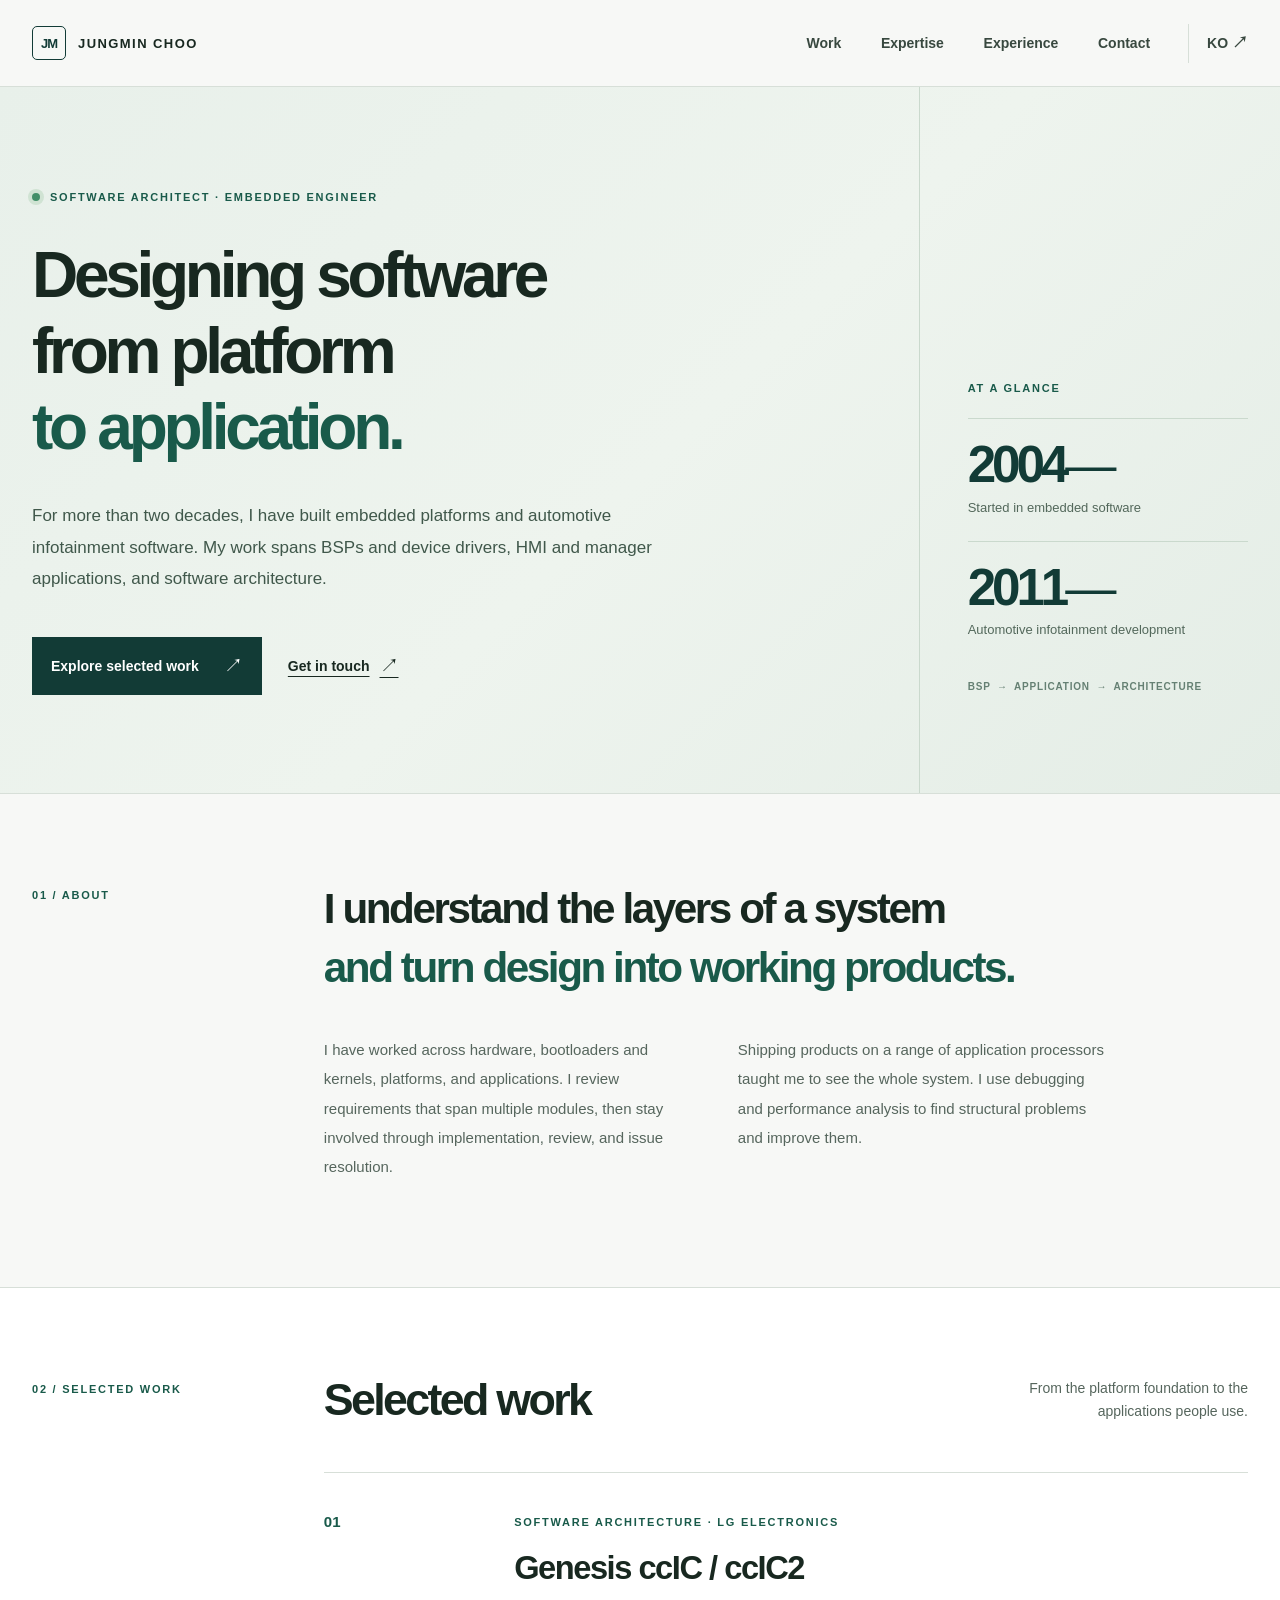
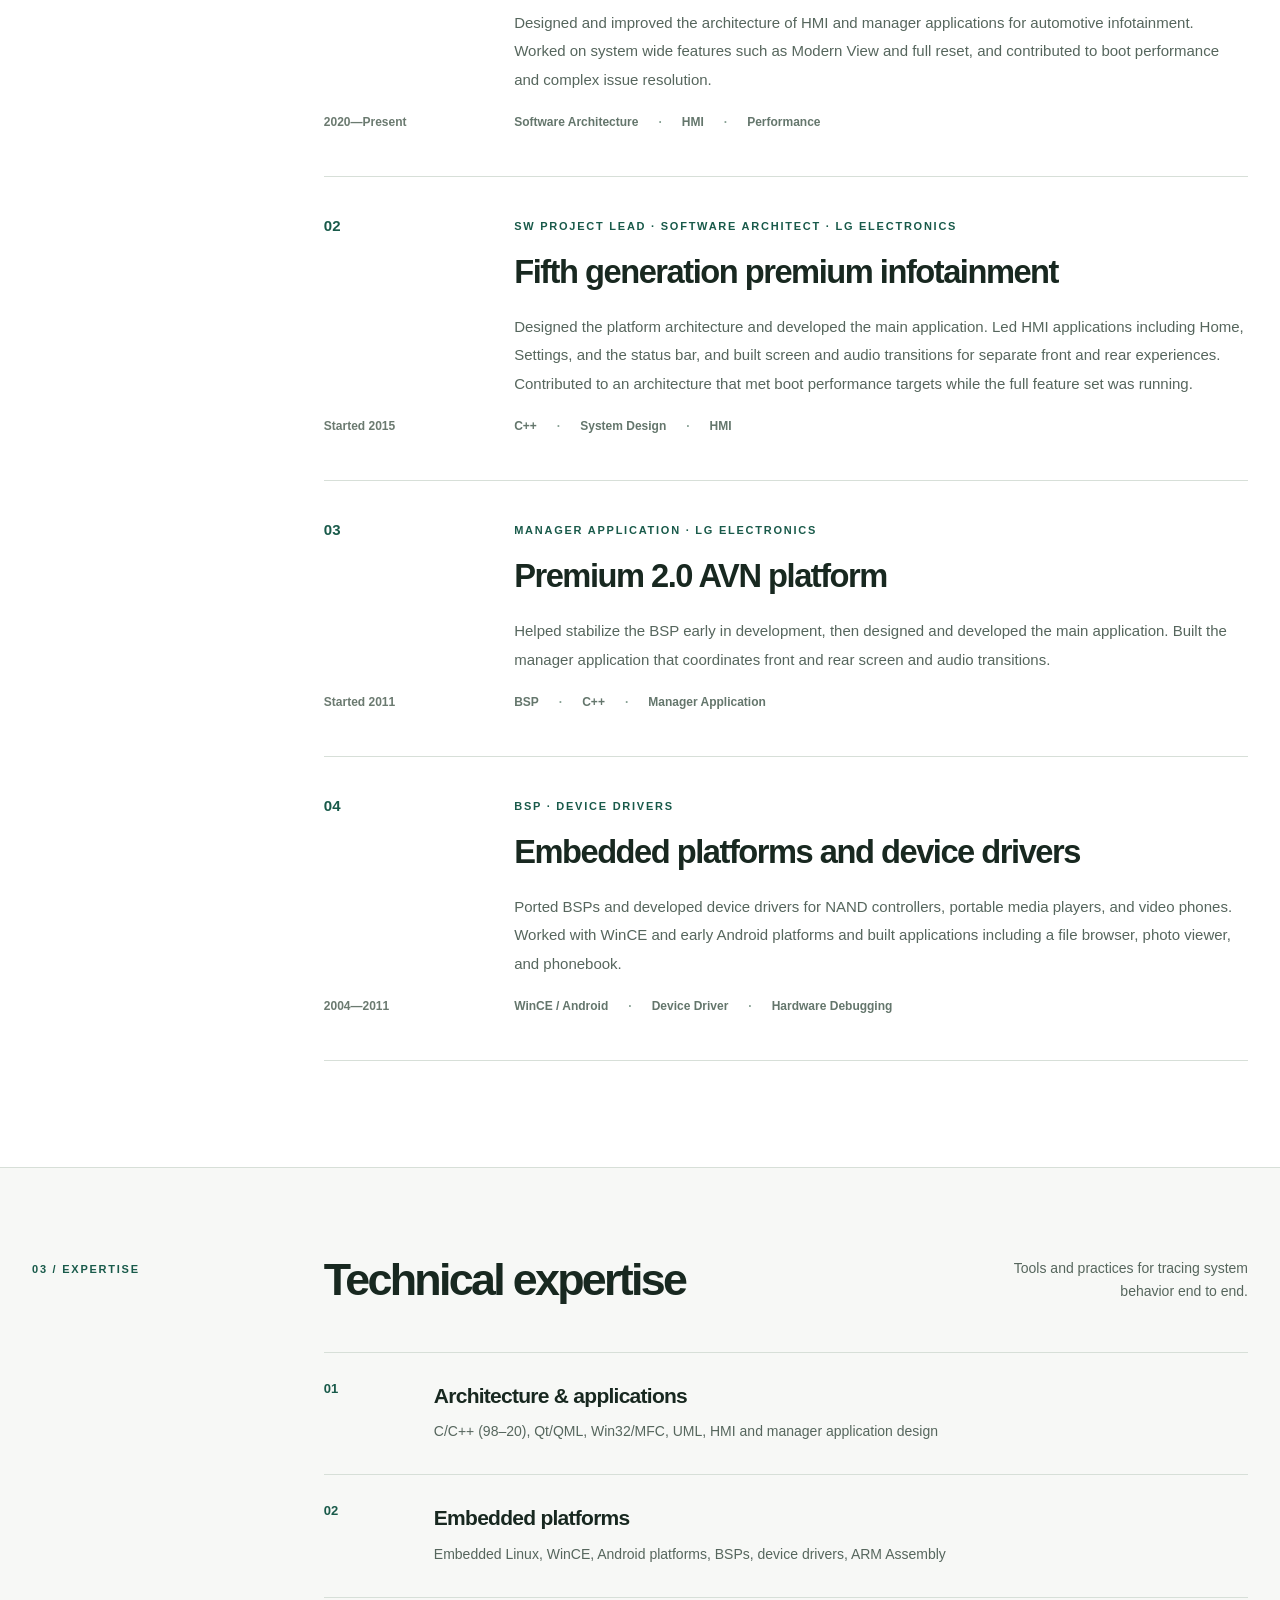
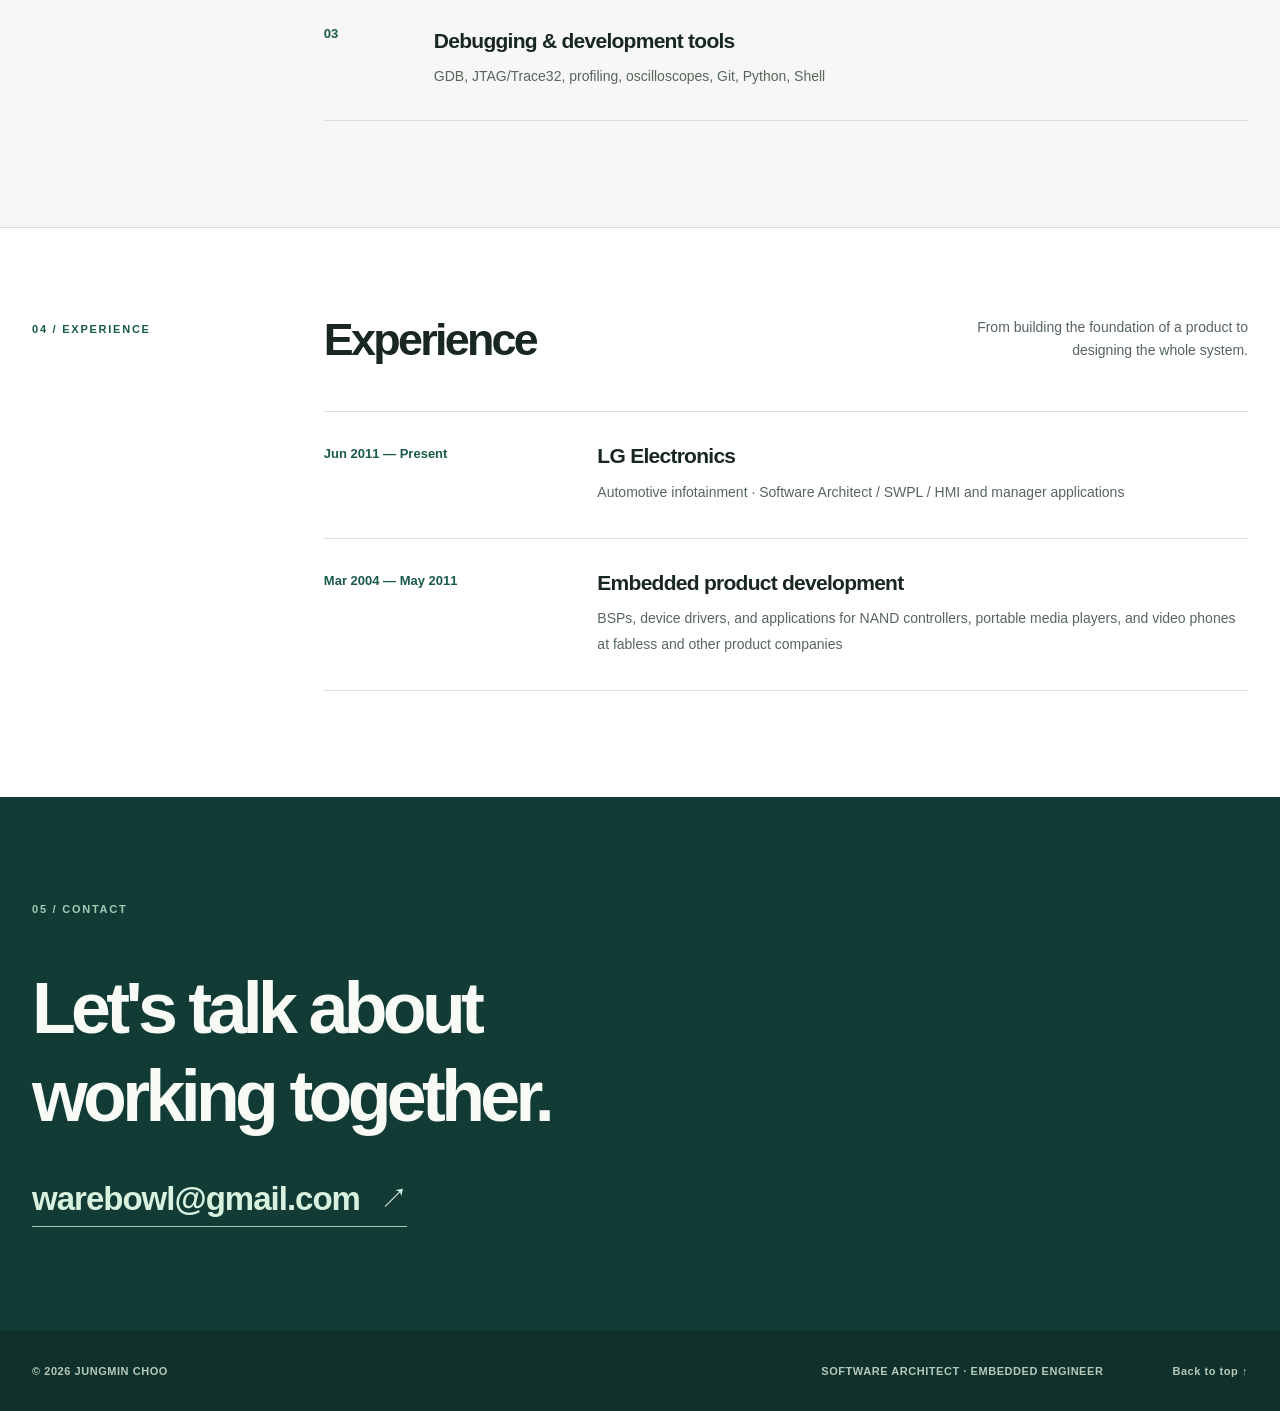
==== en/index.html @ 598ddc38 "Build bilingual developer portfolio for GitHub Pages" ====
<!doctype html>
<html lang="en">
  <head>
    <meta charset="utf-8" />
    <meta name="viewport" content="width=device-width, initial-scale=1" />
    <meta name="theme-color" content="#f7f8f6" />
    <meta name="description" content="Portfolio of Jungmin Choo, a software architect and embedded engineer with experience in automotive infotainment and embedded platforms." />
    <meta property="og:type" content="website" />
    <meta property="og:title" content="Jungmin Choo | Software Architect & Embedded Engineer" />
    <meta property="og:description" content="Designing software from platform to application." />
    <link rel="icon" href="../favicon.svg" type="image/svg+xml" />
    <link rel="stylesheet" href="../styles.css" />
    <link rel="alternate" hreflang="ko" href="../" />
    <link rel="alternate" hreflang="en" href="./" />
    <title>Jungmin Choo | Software Architect & Embedded Engineer</title>
  </head>
  <body>
    <a class="skip-link" href="#main">Skip to content</a>
    <header class="site-header">
      <div class="shell header-inner">
        <a class="brand" href="#top" aria-label="Jungmin Choo, back to top">
          <span class="brand-mark" aria-hidden="true">JM</span>
          <span class="brand-name">JUNGMIN CHOO</span>
        </a>
        <nav class="header-nav" aria-label="Main navigation">
          <a href="#work">Work</a>
          <a href="#expertise">Expertise</a>
          <a href="#career">Experience</a>
          <a href="#contact">Contact</a>
        </nav>
        <a class="language-link" href="../" lang="ko" aria-label="한국어 페이지 보기">KO <span aria-hidden="true">↗</span></a>
      </div>
    </header>

    <main id="main">
      <section class="hero" id="top" aria-labelledby="hero-title">
        <div class="shell hero-inner">
          <div class="hero-copy">
            <p class="eyebrow"><span class="status-dot" aria-hidden="true"></span> SOFTWARE ARCHITECT · EMBEDDED ENGINEER</p>
            <h1 id="hero-title">Designing software<br />from platform<br /><span>to application.</span></h1>
            <p class="hero-description">For more than two decades, I have built embedded platforms and automotive infotainment software. My work spans BSPs and device drivers, HMI and manager applications, and software architecture.</p>
            <div class="hero-actions">
              <a class="primary-link" href="#work">Explore selected work <span aria-hidden="true">↗</span></a>
              <a class="text-link" href="mailto:warebowl@gmail.com">Get in touch <span aria-hidden="true">↗</span></a>
            </div>
          </div>
          <div class="hero-aside" aria-label="Career at a glance">
            <p class="aside-label">AT A GLANCE</p>
            <div class="aside-item"><strong>2004<span>—</span></strong><span>Started in embedded software</span></div>
            <div class="aside-item"><strong>2011<span>—</span></strong><span>Automotive infotainment development</span></div>
            <div class="aside-bottom">BSP <span aria-hidden="true">→</span> APPLICATION <span aria-hidden="true">→</span> ARCHITECTURE</div>
          </div>
        </div>
      </section>

      <section class="section intro-section" id="about" aria-labelledby="about-title">
        <div class="shell section-grid">
          <div class="section-rail"><span class="section-number">01 / ABOUT</span></div>
          <div class="section-main">
            <h2 id="about-title" class="statement">I understand the layers of a system<br /><span>and turn design into working products.</span></h2>
            <div class="intro-columns">
              <p>I have worked across hardware, bootloaders and kernels, platforms, and applications. I review requirements that span multiple modules, then stay involved through implementation, review, and issue resolution.</p>
              <p>Shipping products on a range of application processors taught me to see the whole system. I use debugging and performance analysis to find structural problems and improve them.</p>
            </div>
          </div>
        </div>
      </section>

      <section class="section work-section" id="work" aria-labelledby="work-title">
        <div class="shell section-grid">
          <div class="section-rail"><span class="section-number">02 / SELECTED WORK</span></div>
          <div class="section-main">
            <div class="section-heading"><h2 id="work-title">Selected work</h2><p>From the platform foundation to the applications people use.</p></div>

            <article class="project">
              <div class="project-meta"><span class="project-index">01</span><span>2020—Present</span></div>
              <div class="project-body">
                <p class="project-type">SOFTWARE ARCHITECTURE · LG ELECTRONICS</p>
                <h3>Genesis ccIC / ccIC2</h3>
                <p class="project-summary">Designed and improved the architecture of HMI and manager applications for automotive infotainment. Worked on system wide features such as Modern View and full reset, and contributed to boot performance and complex issue resolution.</p>
                <ul class="project-tags" aria-label="Related skills"><li>Software Architecture</li><li>HMI</li><li>Performance</li></ul>
              </div>
            </article>

            <article class="project">
              <div class="project-meta"><span class="project-index">02</span><span>Started 2015</span></div>
              <div class="project-body">
                <p class="project-type">SW PROJECT LEAD · SOFTWARE ARCHITECT · LG ELECTRONICS</p>
                <h3>Fifth generation premium infotainment</h3>
                <p class="project-summary">Designed the platform architecture and developed the main application. Led HMI applications including Home, Settings, and the status bar, and built screen and audio transitions for separate front and rear experiences. Contributed to an architecture that met boot performance targets while the full feature set was running.</p>
                <ul class="project-tags" aria-label="Related skills"><li>C++</li><li>System Design</li><li>HMI</li></ul>
              </div>
            </article>

            <article class="project">
              <div class="project-meta"><span class="project-index">03</span><span>Started 2011</span></div>
              <div class="project-body">
                <p class="project-type">MANAGER APPLICATION · LG ELECTRONICS</p>
                <h3>Premium 2.0 AVN platform</h3>
                <p class="project-summary">Helped stabilize the BSP early in development, then designed and developed the main application. Built the manager application that coordinates front and rear screen and audio transitions.</p>
                <ul class="project-tags" aria-label="Related skills"><li>BSP</li><li>C++</li><li>Manager Application</li></ul>
              </div>
            </article>

            <article class="project">
              <div class="project-meta"><span class="project-index">04</span><span>2004—2011</span></div>
              <div class="project-body">
                <p class="project-type">BSP · DEVICE DRIVERS</p>
                <h3>Embedded platforms and device drivers</h3>
                <p class="project-summary">Ported BSPs and developed device drivers for NAND controllers, portable media players, and video phones. Worked with WinCE and early Android platforms and built applications including a file browser, photo viewer, and phonebook.</p>
                <ul class="project-tags" aria-label="Related skills"><li>WinCE / Android</li><li>Device Driver</li><li>Hardware Debugging</li></ul>
              </div>
            </article>
          </div>
        </div>
      </section>

      <section class="section expertise-section" id="expertise" aria-labelledby="expertise-title">
        <div class="shell section-grid">
          <div class="section-rail"><span class="section-number">03 / EXPERTISE</span></div>
          <div class="section-main">
            <div class="section-heading"><h2 id="expertise-title">Technical expertise</h2><p>Tools and practices for tracing system behavior end to end.</p></div>
            <div class="expertise-list">
              <div class="expertise-item"><span class="expertise-index">01</span><div><h3>Architecture & applications</h3><p>C/C++ (98–20), Qt/QML, Win32/MFC, UML, HMI and manager application design</p></div></div>
              <div class="expertise-item"><span class="expertise-index">02</span><div><h3>Embedded platforms</h3><p>Embedded Linux, WinCE, Android platforms, BSPs, device drivers, ARM Assembly</p></div></div>
              <div class="expertise-item"><span class="expertise-index">03</span><div><h3>Debugging & development tools</h3><p>GDB, JTAG/Trace32, profiling, oscilloscopes, Git, Python, Shell</p></div></div>
            </div>
          </div>
        </div>
      </section>

      <section class="section career-section" id="career" aria-labelledby="career-title">
        <div class="shell section-grid">
          <div class="section-rail"><span class="section-number">04 / EXPERIENCE</span></div>
          <div class="section-main">
            <div class="section-heading"><h2 id="career-title">Experience</h2><p>From building the foundation of a product to designing the whole system.</p></div>
            <div class="career-row"><div class="career-time">Jun 2011 — Present</div><div><h3>LG Electronics</h3><p>Automotive infotainment · Software Architect / SWPL / HMI and manager applications</p></div></div>
            <div class="career-row"><div class="career-time">Mar 2004 — May 2011</div><div><h3>Embedded product development</h3><p>BSPs, device drivers, and applications for NAND controllers, portable media players, and video phones at fabless and other product companies</p></div></div>
          </div>
        </div>
      </section>

      <section class="contact-section" id="contact" aria-labelledby="contact-title">
        <div class="shell contact-inner">
          <p class="section-number">05 / CONTACT</p>
          <h2 id="contact-title">Let's talk about<br />working together.</h2>
          <a class="contact-link" href="mailto:warebowl@gmail.com">warebowl@gmail.com <span aria-hidden="true">↗</span></a>
        </div>
      </section>
    </main>

    <footer class="site-footer"><div class="shell footer-inner"><span>© 2026 JUNGMIN CHOO</span><span>SOFTWARE ARCHITECT · EMBEDDED ENGINEER</span><a href="#top">Back to top ↑</a></div></footer>
  </body>
</html>
---- styles.css ----
:root {
  color-scheme: light;
  --canvas: #f7f8f6;
  --paper: #ffffff;
  --ink: #182820;
  --muted: #56665d;
  --line: #d7dfd8;
  --green: #195a4a;
  --green-dark: #123b36;
  --green-light: #e5eee7;
}

* { box-sizing: border-box; }
html { scroll-behavior: smooth; }
body { margin: 0; background: var(--canvas); color: var(--ink); font-family: -apple-system, BlinkMacSystemFont, "Segoe UI", "Apple SD Gothic Neo", "Malgun Gothic", sans-serif; -webkit-font-smoothing: antialiased; }
a { color: inherit; }
button, a { -webkit-tap-highlight-color: transparent; }
::selection { background: #a7cdb8; color: #102c26; }
.shell { width: min(100% - 64px, 1240px); margin-inline: auto; }
.skip-link { position: absolute; top: -100px; left: 16px; z-index: 100; padding: 12px 18px; background: var(--green-dark); color: #fff; }
.skip-link:focus { top: 12px; }
:focus-visible { outline: 3px solid #44a883; outline-offset: 4px; }

.site-header { background: var(--canvas); border-bottom: 1px solid var(--line); }
.header-inner { min-height: 86px; display: flex; align-items: center; gap: 38px; }
.brand { display: inline-flex; align-items: center; gap: 12px; text-decoration: none; white-space: nowrap; }
.brand-mark { width: 34px; height: 34px; display: inline-grid; place-items: center; border: 1px solid var(--green-dark); border-radius: 5px; color: var(--green-dark); font-size: 13px; font-weight: 800; letter-spacing: -.08em; }
.brand-name { font-size: 13px; font-weight: 800; letter-spacing: .11em; }
.header-nav { display: flex; align-items: center; justify-content: center; gap: clamp(18px, 3.1vw, 45px); margin-left: auto; }
.header-nav a, .language-link { text-decoration: none; font-size: 14px; font-weight: 650; color: #38483f; transition: color .2s ease; }
.header-nav a:hover, .language-link:hover { color: var(--green); }
.language-link { padding: 9px 0 9px 18px; border-left: 1px solid var(--line); white-space: nowrap; }
.language-link span { font-size: 16px; }

.hero { background: linear-gradient(135deg, #e8f0ea 0%, #eef4ee 52%, #e4ede6 100%); overflow: hidden; }
.hero-inner { min-height: 650px; display: grid; grid-template-columns: minmax(0, 1.75fr) minmax(255px, .65fr); align-items: stretch; }
.hero-copy { padding: 104px 48px 98px 0; }
.eyebrow, .section-number, .aside-label, .project-type { font-size: 11px; font-weight: 800; letter-spacing: .16em; }
.eyebrow { display: flex; align-items: center; gap: 10px; margin: 0 0 34px; color: var(--green); }
.status-dot { width: 8px; height: 8px; border-radius: 50%; background: #438f69; box-shadow: 0 0 0 4px #d0e3d3; }
.hero h1 { max-width: 860px; margin: 0; font-size: clamp(3.15rem, 5vw, 5.25rem); font-weight: 750; line-height: 1.19; letter-spacing: -.067em; word-break: keep-all; }
.hero h1 span { color: var(--green); }
.hero-description { max-width: 650px; margin: 35px 0 0; color: #40584b; font-size: 17px; line-height: 1.85; word-break: keep-all; }
.hero-actions { display: flex; align-items: center; flex-wrap: wrap; gap: 26px; margin-top: 42px; }
.primary-link { display: inline-flex; align-items: center; justify-content: space-between; gap: 25px; min-width: 206px; padding: 15px 18px; background: var(--green-dark); border: 1px solid var(--green-dark); color: #fff; text-decoration: none; font-size: 14px; font-weight: 700; transition: background .2s ease, transform .2s ease; }
.primary-link:hover { background: var(--green); transform: translateY(-2px); }
.primary-link span, .text-link span { font-size: 19px; font-weight: 400; }
.text-link { display: inline-flex; align-items: center; gap: 10px; text-decoration-thickness: 1px; text-underline-offset: 5px; font-size: 14px; font-weight: 700; }
.text-link:hover { color: var(--green); }
.hero-aside { display: flex; flex-direction: column; justify-content: flex-end; border-left: 1px solid #cad9cd; padding: 120px 0 101px 48px; }
.aside-label { margin: 0 0 24px; color: var(--green); }
.aside-item { display: flex; flex-direction: column; gap: 9px; padding: 20px 0 26px; border-top: 1px solid #cad9cd; }
.aside-item strong { color: var(--green-dark); font-size: clamp(37px, 4vw, 60px); line-height: 1; font-weight: 650; letter-spacing: -.08em; }
.aside-item strong span { font-weight: 350; }
.aside-item > span { font-size: 13px; color: #53685b; }
.aside-bottom { margin-top: 18px; color: #658073; font-size: 10px; font-weight: 800; letter-spacing: .08em; white-space: nowrap; }
.aside-bottom span { margin: 0 3px; }

.section { border-top: 1px solid var(--line); scroll-margin-top: 18px; }
.section-grid { display: grid; grid-template-columns: minmax(170px, 24%) minmax(0, 1fr); }
.section-rail { padding-top: 91px; }
.section-number { color: var(--green); }
.section-main { min-width: 0; padding: 85px 0 106px; }
.statement { margin: 0; font-size: clamp(30px, 3.3vw, 49px); line-height: 1.4; letter-spacing: -.058em; font-weight: 660; word-break: keep-all; }
.statement span { color: var(--green); }
.intro-columns { display: grid; grid-template-columns: repeat(2, minmax(0, 1fr)); gap: 38px; max-width: 790px; margin-top: 38px; }
.intro-columns p { margin: 0; font-size: 15px; line-height: 1.95; color: var(--muted); word-break: keep-all; }
.work-section { background: var(--paper); }
.section-heading { display: flex; justify-content: space-between; align-items: end; gap: 24px; margin-bottom: 45px; }
.section-heading h2 { margin: 0; font-size: clamp(33px, 3.5vw, 50px); font-weight: 710; letter-spacing: -.06em; line-height: 1.2; }
.section-heading p { max-width: 290px; margin: 0 0 4px; color: var(--muted); font-size: 14px; line-height: 1.65; text-align: right; word-break: keep-all; }
.project { display: grid; grid-template-columns: minmax(122px, 18%) minmax(0, 1fr); gap: 24px; padding: 40px 0 47px; border-top: 1px solid var(--line); }
.project:last-child { border-bottom: 1px solid var(--line); }
.project-meta { display: flex; flex-direction: column; justify-content: space-between; align-items: start; color: #6b7a70; font-size: 12px; font-weight: 600; }
.project-index { color: var(--green); font-size: 15px; font-weight: 750; }
.project-type { margin: 1px 0 14px; color: var(--green); line-height: 1.6; }
.project h3 { margin: 0; font-size: clamp(24px, 2.55vw, 36px); font-weight: 700; line-height: 1.35; letter-spacing: -.045em; word-break: keep-all; }
.project-summary { max-width: 760px; margin: 19px 0 21px; color: var(--muted); font-size: 15px; line-height: 1.9; word-break: keep-all; }
.project-tags { display: flex; flex-wrap: wrap; gap: 8px 20px; margin: 0; padding: 0; list-style: none; }
.project-tags li { color: #64766c; font-size: 12px; font-weight: 650; }
.project-tags li + li::before { content: "·"; display: inline-block; margin-right: 20px; color: #87a194; }
.expertise-list { border-top: 1px solid var(--line); }
.expertise-item { display: grid; grid-template-columns: 90px minmax(0, 1fr); gap: 20px; padding: 28px 0 30px; border-bottom: 1px solid var(--line); }
.expertise-index { color: var(--green); font-size: 13px; font-weight: 750; }
.expertise-item h3, .career-row h3 { margin: 0 0 9px; font-size: 21px; line-height: 1.4; letter-spacing: -.035em; }
.expertise-item p, .career-row p { max-width: 660px; margin: 0; color: var(--muted); font-size: 14px; line-height: 1.8; }
.career-section { background: var(--paper); }
.career-row { display: grid; grid-template-columns: minmax(170px, 27%) minmax(0, 1fr); gap: 24px; padding: 29px 0 33px; border-top: 1px solid var(--line); }
.career-row:last-child { border-bottom: 1px solid var(--line); }
.career-time { padding-top: 5px; color: var(--green); font-size: 13px; font-weight: 700; }
.contact-section { background: var(--green-dark); color: #f7faf5; scroll-margin-top: 0; }
.contact-inner { padding-top: 95px; padding-bottom: 104px; }
.contact-section .section-number { color: #a4cbb4; }
.contact-inner h2 { margin: 49px 0 40px; font-size: clamp(44px, 5.6vw, 78px); line-height: 1.23; font-weight: 650; letter-spacing: -.065em; word-break: keep-all; }
.contact-link { display: inline-flex; gap: 20px; align-items: center; padding-bottom: 8px; border-bottom: 1px solid #aac7b6; color: #d9f1df; font-size: clamp(20px, 2.7vw, 33px); font-weight: 550; text-decoration: none; letter-spacing: -.03em; transition: color .2s ease; }
.contact-link:hover { color: #fff; }
.contact-link span { font-size: .85em; }
.site-footer { background: #0f302b; color: #b5c9bb; }
.footer-inner { min-height: 80px; display: flex; align-items: center; gap: 24px; font-size: 11px; font-weight: 650; letter-spacing: .05em; }
.footer-inner span:nth-child(2) { margin-left: auto; }
.footer-inner a { margin-left: 45px; text-decoration: none; }
.footer-inner a:hover { color: #fff; }

@media (max-width: 960px) {
  .shell { width: min(100% - 48px, 1240px); }
  .hero-inner { grid-template-columns: minmax(0, 1fr); min-height: auto; }
  .hero-copy { padding: 85px 0 70px; }
  .hero h1 { font-size: clamp(3.1rem, 7.3vw, 5.25rem); }
  .hero-aside { display: grid; grid-template-columns: 120px 1fr 1fr; align-items: center; gap: 20px; border-left: 0; border-top: 1px solid #cad9cd; padding: 18px 0 24px; }
  .aside-label { margin: 0; }
  .aside-item { padding: 0; border: 0; }
  .aside-item strong { font-size: 34px; }
  .aside-bottom { display: none; }
  .section-grid { grid-template-columns: minmax(130px, 21%) minmax(0, 1fr); }
  .section-rail { padding-top: 74px; }
  .section-main { padding: 69px 0 83px; }
}

@media (max-width: 700px) {
  .shell { width: min(100% - 36px, 1240px); }
  .header-inner { display: grid; grid-template-columns: 1fr auto; column-gap: 15px; row-gap: 0; min-height: 0; padding-top: 15px; }
  .brand { align-self: start; }
  .language-link { justify-self: end; align-self: center; }
  .header-nav { grid-column: 1 / -1; grid-row: 2; justify-content: space-between; gap: 20px; width: 100%; margin: 15px 0 0; padding: 14px 0; border-top: 1px solid var(--line); overflow-x: auto; }
  .header-nav a { white-space: nowrap; font-size: 13px; }
  .hero-copy { padding: 75px 0 65px; }
  .eyebrow { margin-bottom: 26px; font-size: 10px; letter-spacing: .12em; }
  .hero h1 { font-size: clamp(2.6rem, 8.8vw, 4.1rem); line-height: 1.23; }
  .hero-description { margin-top: 30px; font-size: 15px; line-height: 1.85; }
  .hero-actions { gap: 20px; margin-top: 33px; }
  .hero-aside { grid-template-columns: 1fr 1fr; gap: 8px 24px; padding: 20px 0 25px; }
  .aside-label { grid-column: 1 / -1; }
  .aside-item strong { font-size: 36px; }
  .aside-item > span { font-size: 12px; line-height: 1.5; }
  .section-grid { grid-template-columns: minmax(0, 1fr); }
  .section-rail { padding-top: 60px; }
  .section-main { padding: 29px 0 68px; }
  .statement { font-size: clamp(30px, 6vw, 42px); }
  .intro-columns { grid-template-columns: 1fr; gap: 16px; margin-top: 25px; }
  .section-heading { display: block; margin-bottom: 28px; }
  .section-heading p { max-width: none; margin-top: 12px; text-align: left; }
  .project { grid-template-columns: 1fr; gap: 20px; padding: 30px 0 35px; }
  .project-meta { flex-direction: row; align-items: center; }
  .project h3 { font-size: 27px; }
  .project-summary { margin: 16px 0 18px; font-size: 14px; }
  .expertise-item { grid-template-columns: 38px 1fr; gap: 12px; }
  .career-row { grid-template-columns: 1fr; gap: 9px; }
  .contact-inner { padding-top: 70px; padding-bottom: 76px; }
  .contact-inner h2 { margin: 40px 0 35px; font-size: clamp(42px, 8.5vw, 60px); }
  .footer-inner { min-height: 105px; flex-wrap: wrap; align-content: center; justify-content: space-between; gap: 10px; }
  .footer-inner span:nth-child(2) { display: none; }
  .footer-inner a { margin-left: 0; }
}

@media (max-width: 390px) {
  .shell { width: min(100% - 30px, 1240px); }
  .brand-name { font-size: 11px; }
  .header-nav { gap: 16px; }
  .header-nav a { font-size: 12px; }
  .hero h1 { font-size: 39px; }
  .hero-actions { align-items: flex-start; flex-direction: column; }
  .project-tags { column-gap: 10px; }
  .project-tags li + li::before { margin-right: 10px; }
}

@media (prefers-reduced-motion: reduce) {
  html { scroll-behavior: auto; }
  *, *::before, *::after { transition-duration: .01ms !important; animation-duration: .01ms !important; }
}
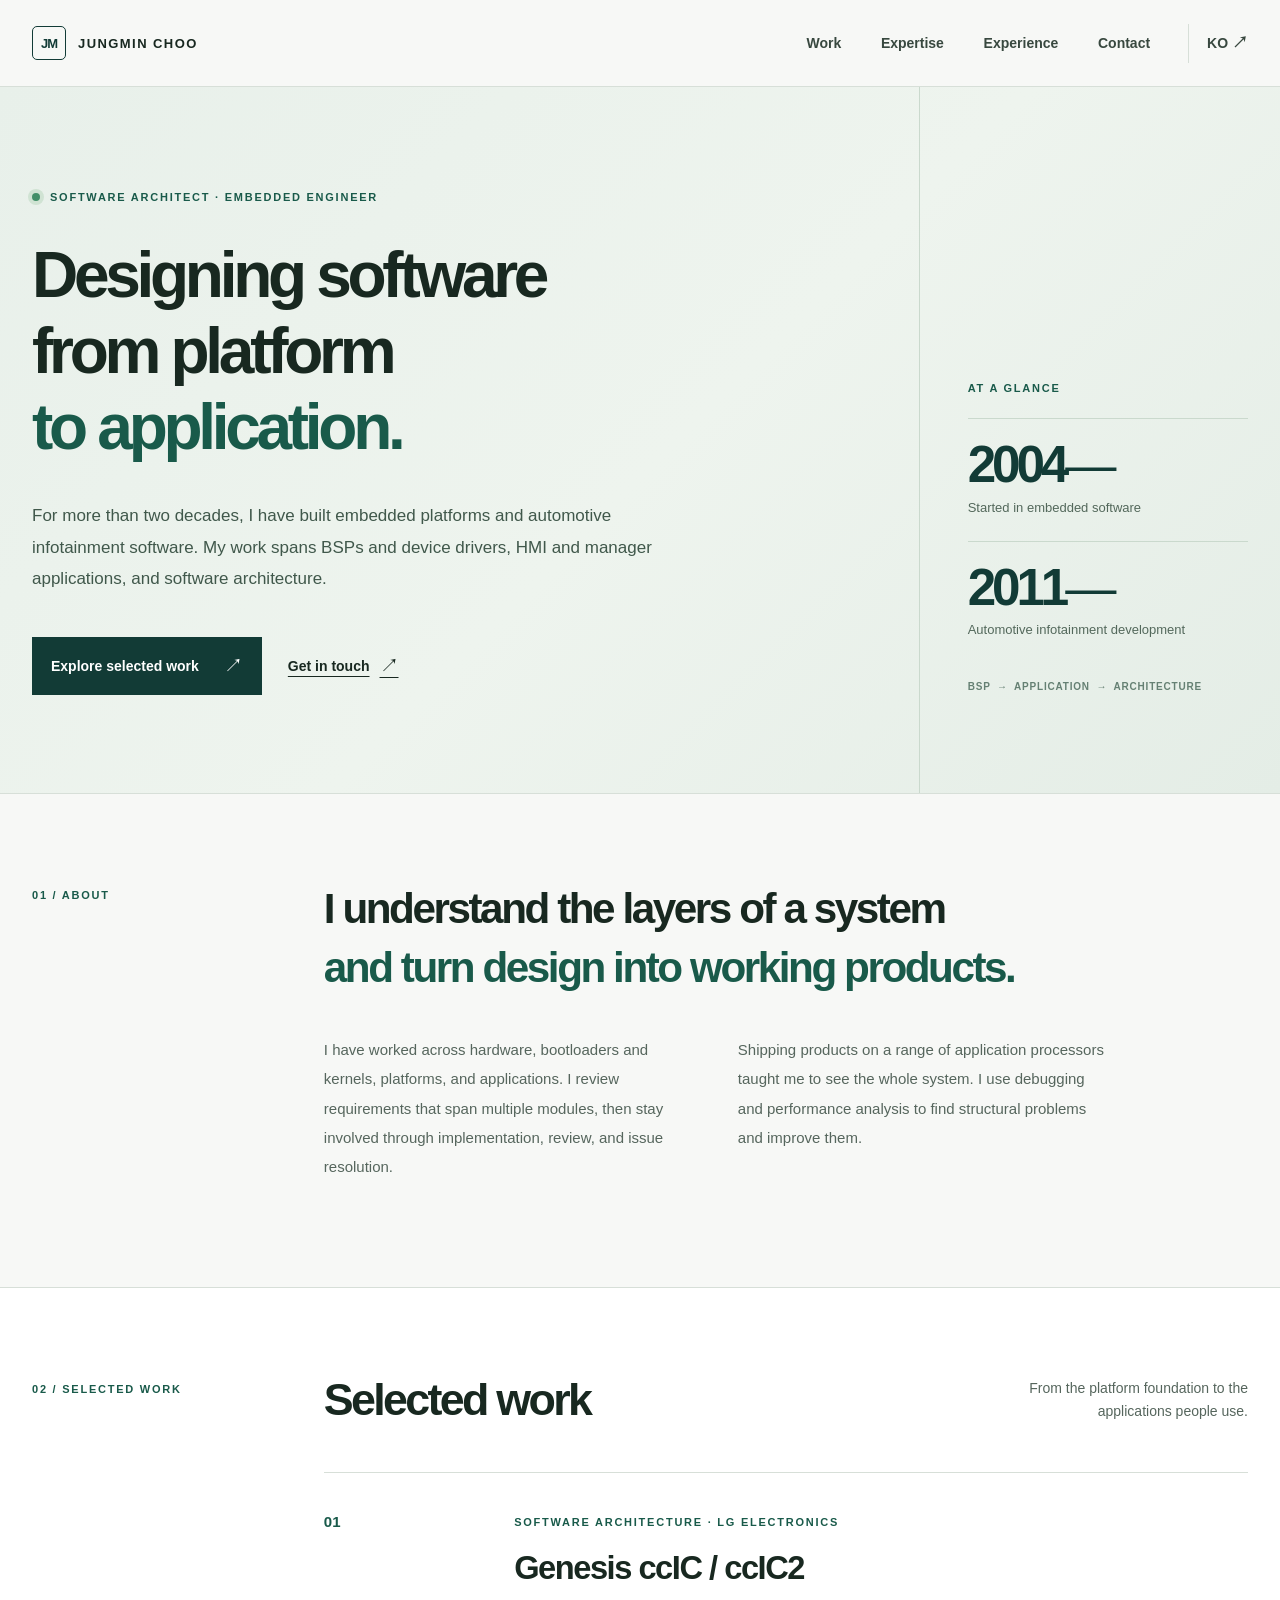
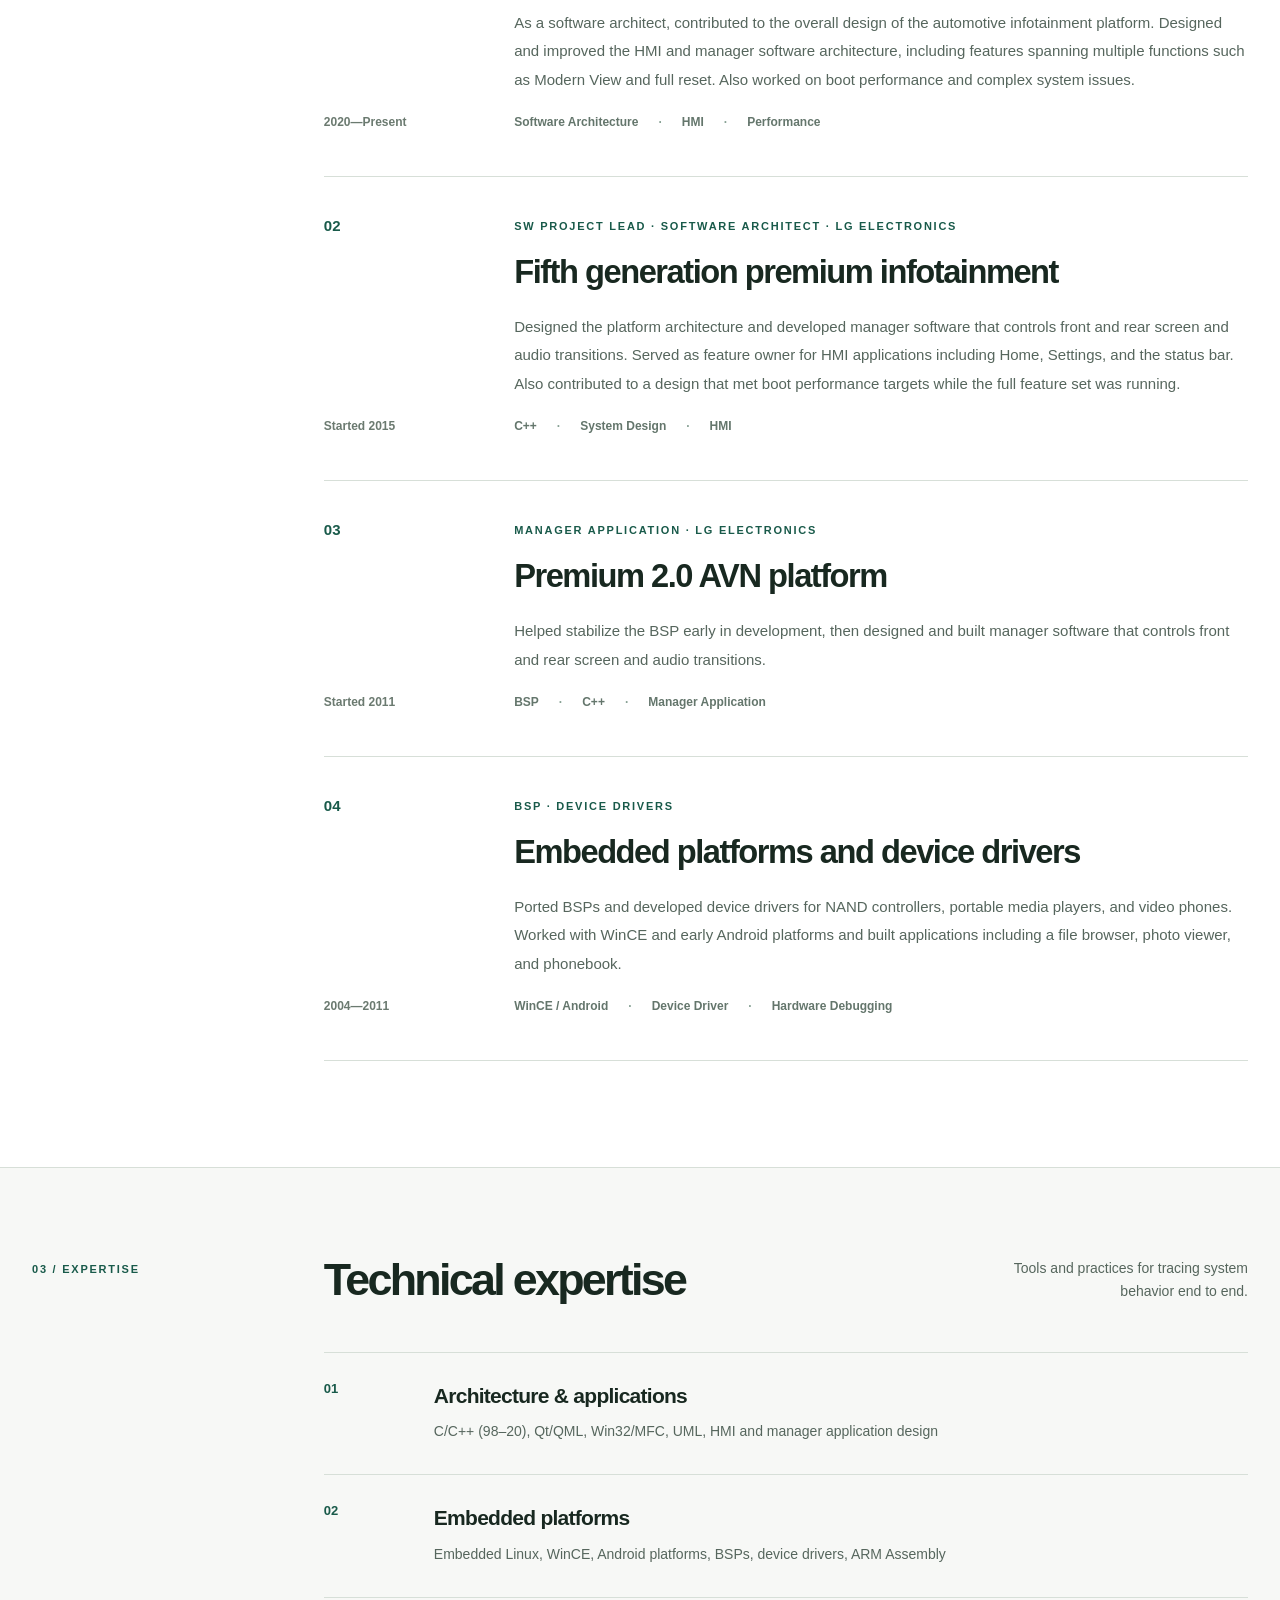
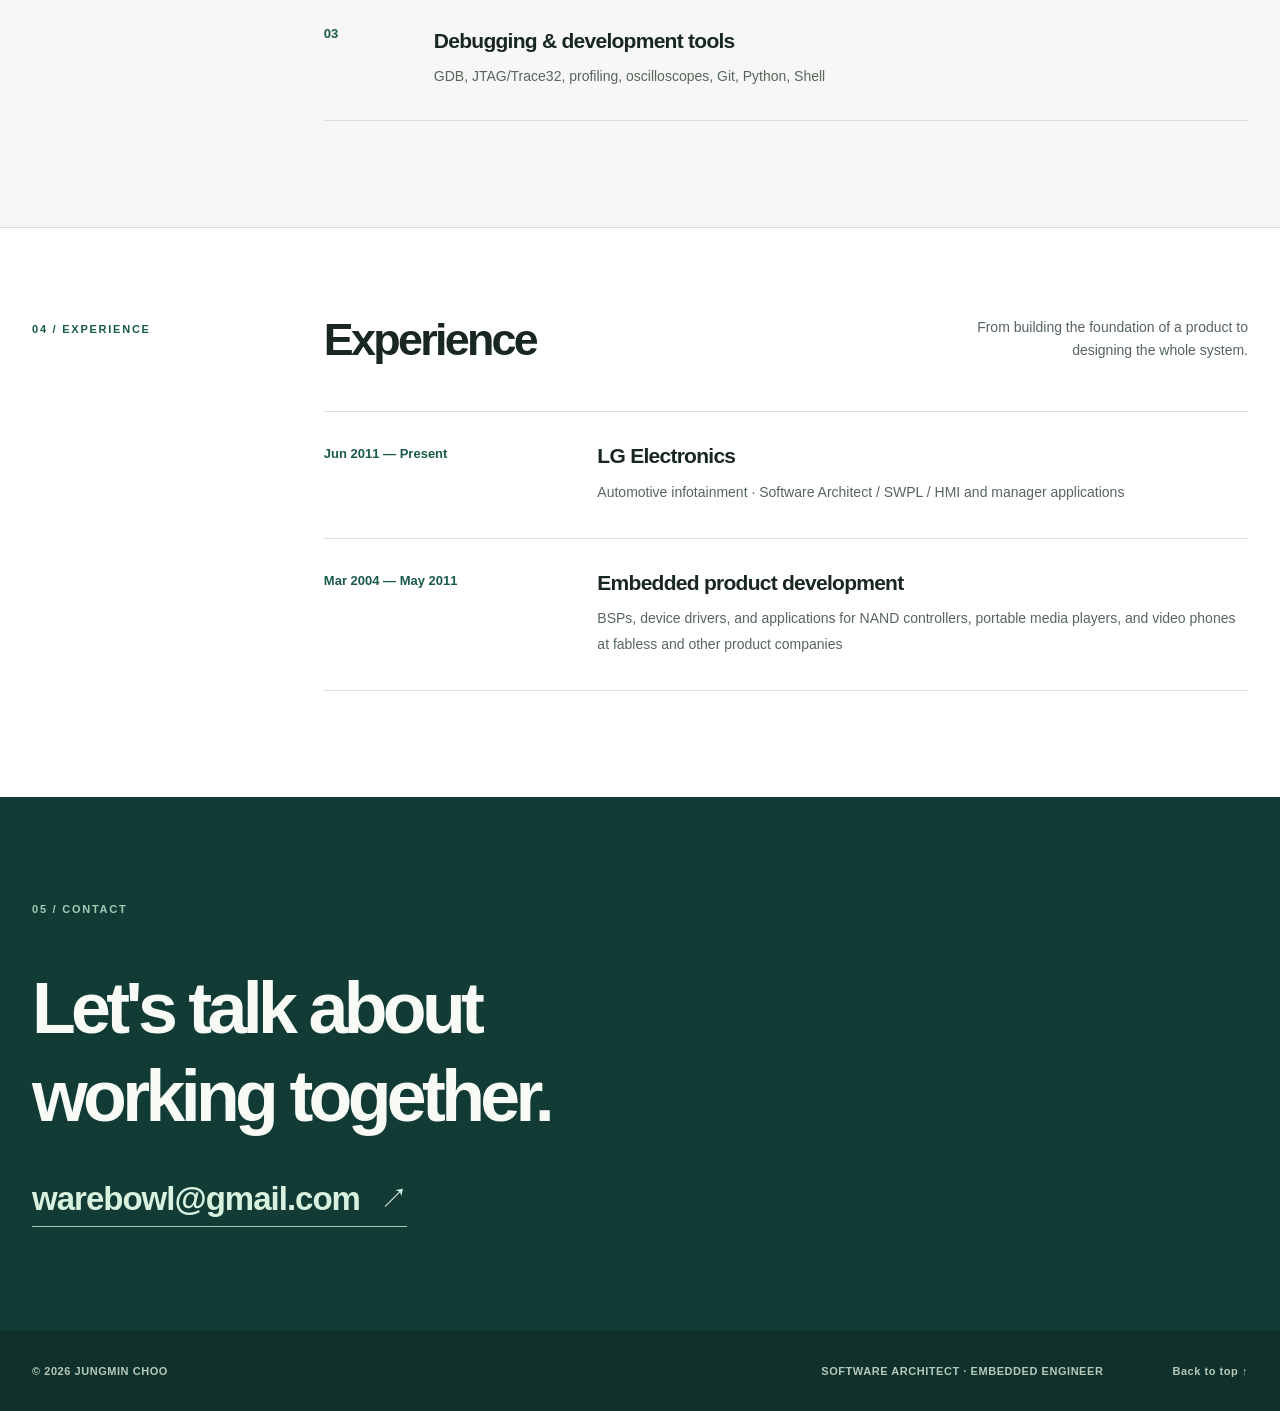
==== commit 0fc3eb5a: "Clarify architecture and manager software roles" ====
--- a/en/index.html
+++ b/en/index.html
@@ -6,12 +6,14 @@
     <meta name="theme-color" content="#f7f8f6" />
     <meta name="description" content="Portfolio of Jungmin Choo, a software architect and embedded engineer with experience in automotive infotainment and embedded platforms." />
     <meta property="og:type" content="website" />
+    <meta property="og:url" content="https://cipher75.github.io/en/" />
     <meta property="og:title" content="Jungmin Choo | Software Architect & Embedded Engineer" />
     <meta property="og:description" content="Designing software from platform to application." />
     <link rel="icon" href="../favicon.svg" type="image/svg+xml" />
     <link rel="stylesheet" href="../styles.css" />
-    <link rel="alternate" hreflang="ko" href="../" />
-    <link rel="alternate" hreflang="en" href="./" />
+    <link rel="canonical" href="https://cipher75.github.io/en/" />
+    <link rel="alternate" hreflang="ko" href="https://cipher75.github.io/" />
+    <link rel="alternate" hreflang="en" href="https://cipher75.github.io/en/" />
     <title>Jungmin Choo | Software Architect & Embedded Engineer</title>
   </head>
   <body>
@@ -77,7 +79,7 @@
               <div class="project-body">
                 <p class="project-type">SOFTWARE ARCHITECTURE · LG ELECTRONICS</p>
                 <h3>Genesis ccIC / ccIC2</h3>
-                <p class="project-summary">Designed and improved the architecture of HMI and manager applications for automotive infotainment. Worked on system wide features such as Modern View and full reset, and contributed to boot performance and complex issue resolution.</p>
+                <p class="project-summary">As a software architect, contributed to the overall design of the automotive infotainment platform. Designed and improved the HMI and manager software architecture, including features spanning multiple functions such as Modern View and full reset. Also worked on boot performance and complex system issues.</p>
                 <ul class="project-tags" aria-label="Related skills"><li>Software Architecture</li><li>HMI</li><li>Performance</li></ul>
               </div>
             </article>
@@ -87,7 +89,7 @@
               <div class="project-body">
                 <p class="project-type">SW PROJECT LEAD · SOFTWARE ARCHITECT · LG ELECTRONICS</p>
                 <h3>Fifth generation premium infotainment</h3>
-                <p class="project-summary">Designed the platform architecture and developed the main application. Led HMI applications including Home, Settings, and the status bar, and built screen and audio transitions for separate front and rear experiences. Contributed to an architecture that met boot performance targets while the full feature set was running.</p>
+                <p class="project-summary">Designed the platform architecture and developed manager software that controls front and rear screen and audio transitions. Served as feature owner for HMI applications including Home, Settings, and the status bar. Also contributed to a design that met boot performance targets while the full feature set was running.</p>
                 <ul class="project-tags" aria-label="Related skills"><li>C++</li><li>System Design</li><li>HMI</li></ul>
               </div>
             </article>
@@ -97,7 +99,7 @@
               <div class="project-body">
                 <p class="project-type">MANAGER APPLICATION · LG ELECTRONICS</p>
                 <h3>Premium 2.0 AVN platform</h3>
-                <p class="project-summary">Helped stabilize the BSP early in development, then designed and developed the main application. Built the manager application that coordinates front and rear screen and audio transitions.</p>
+                <p class="project-summary">Helped stabilize the BSP early in development, then designed and built manager software that controls front and rear screen and audio transitions.</p>
                 <ul class="project-tags" aria-label="Related skills"><li>BSP</li><li>C++</li><li>Manager Application</li></ul>
               </div>
             </article>
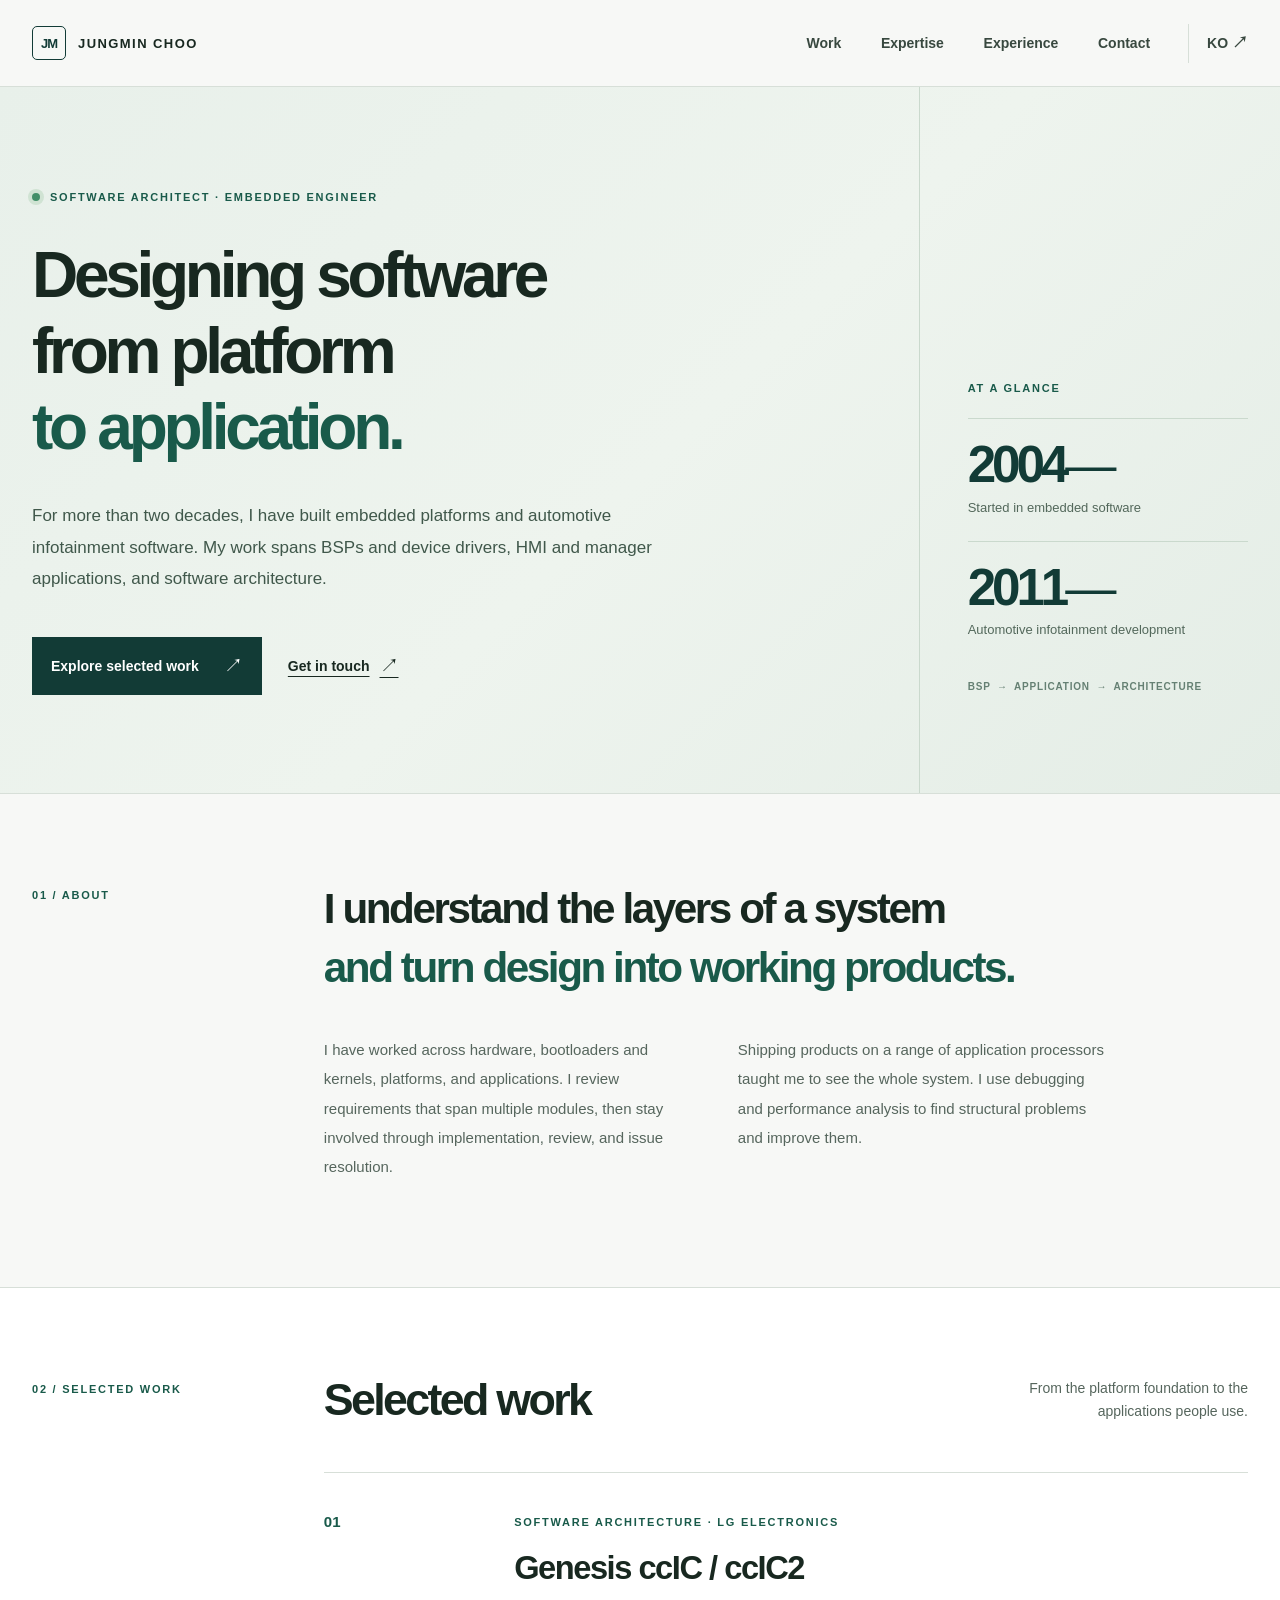
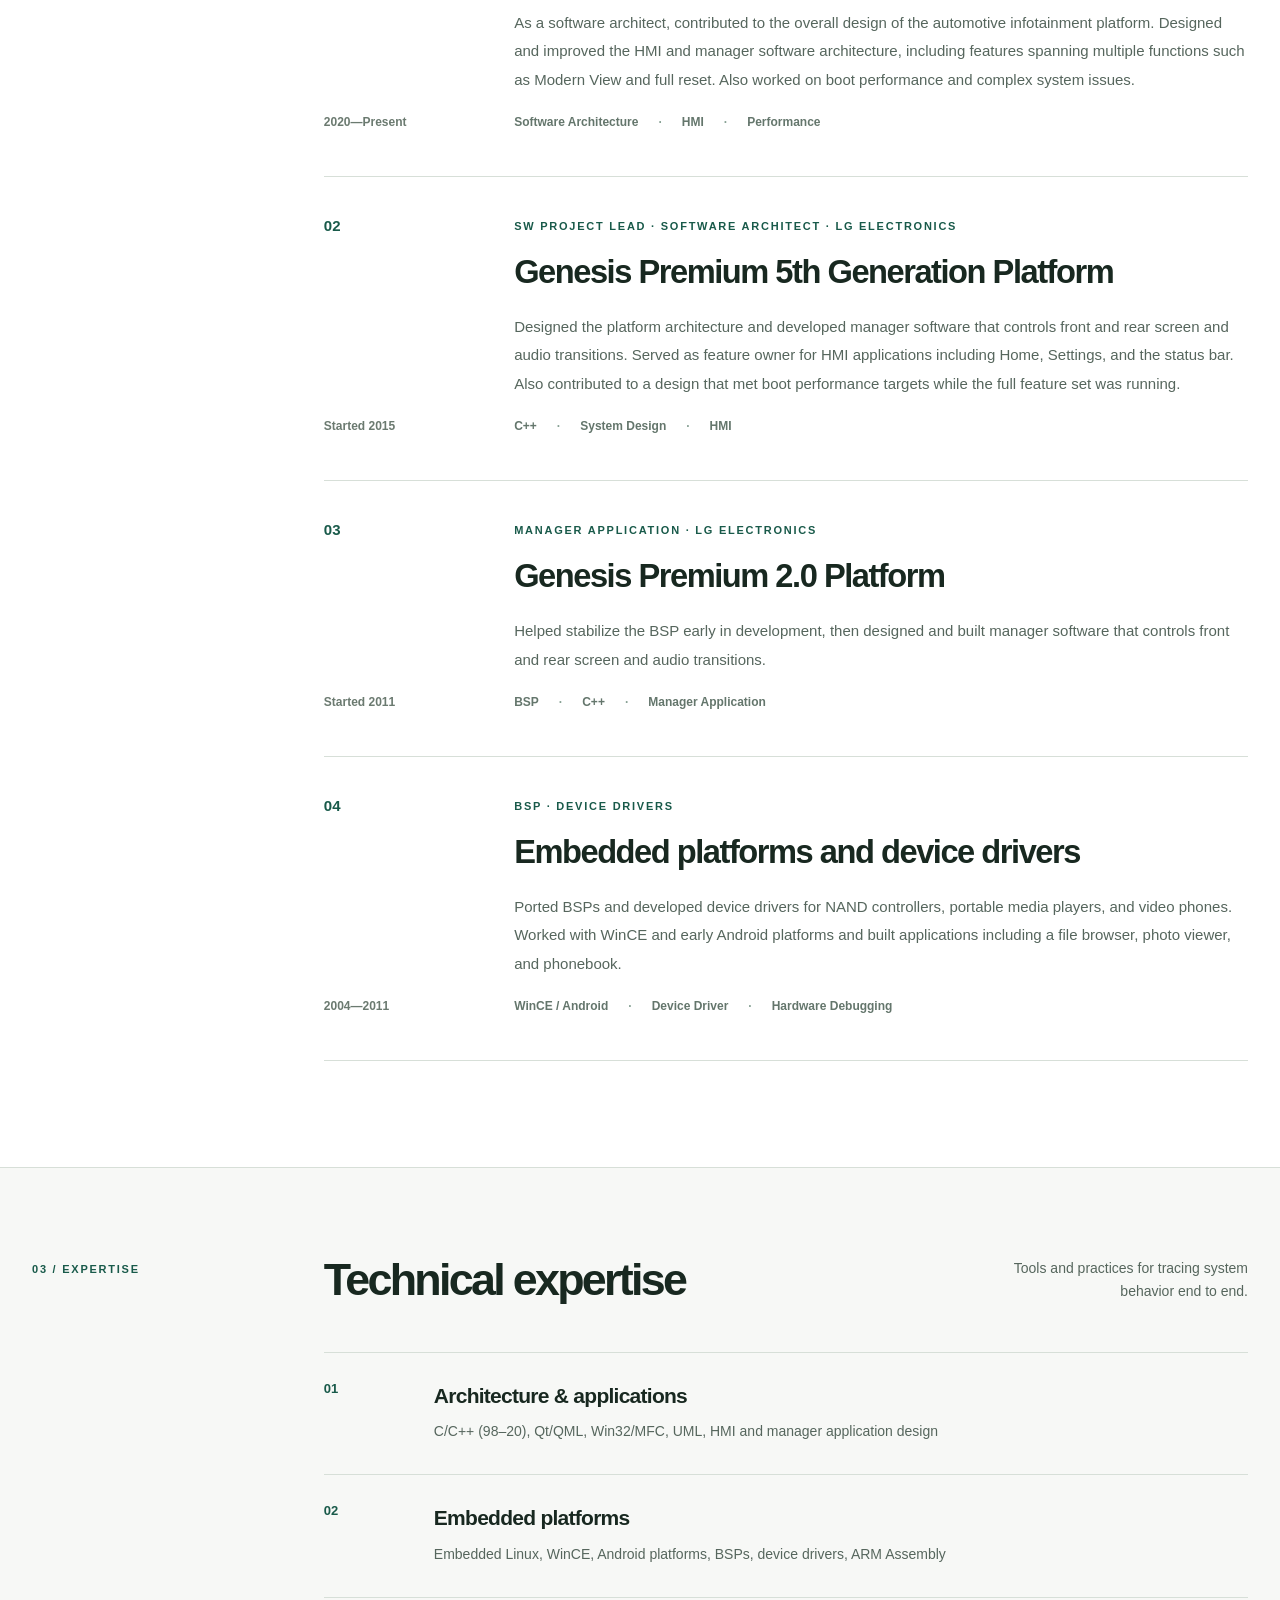
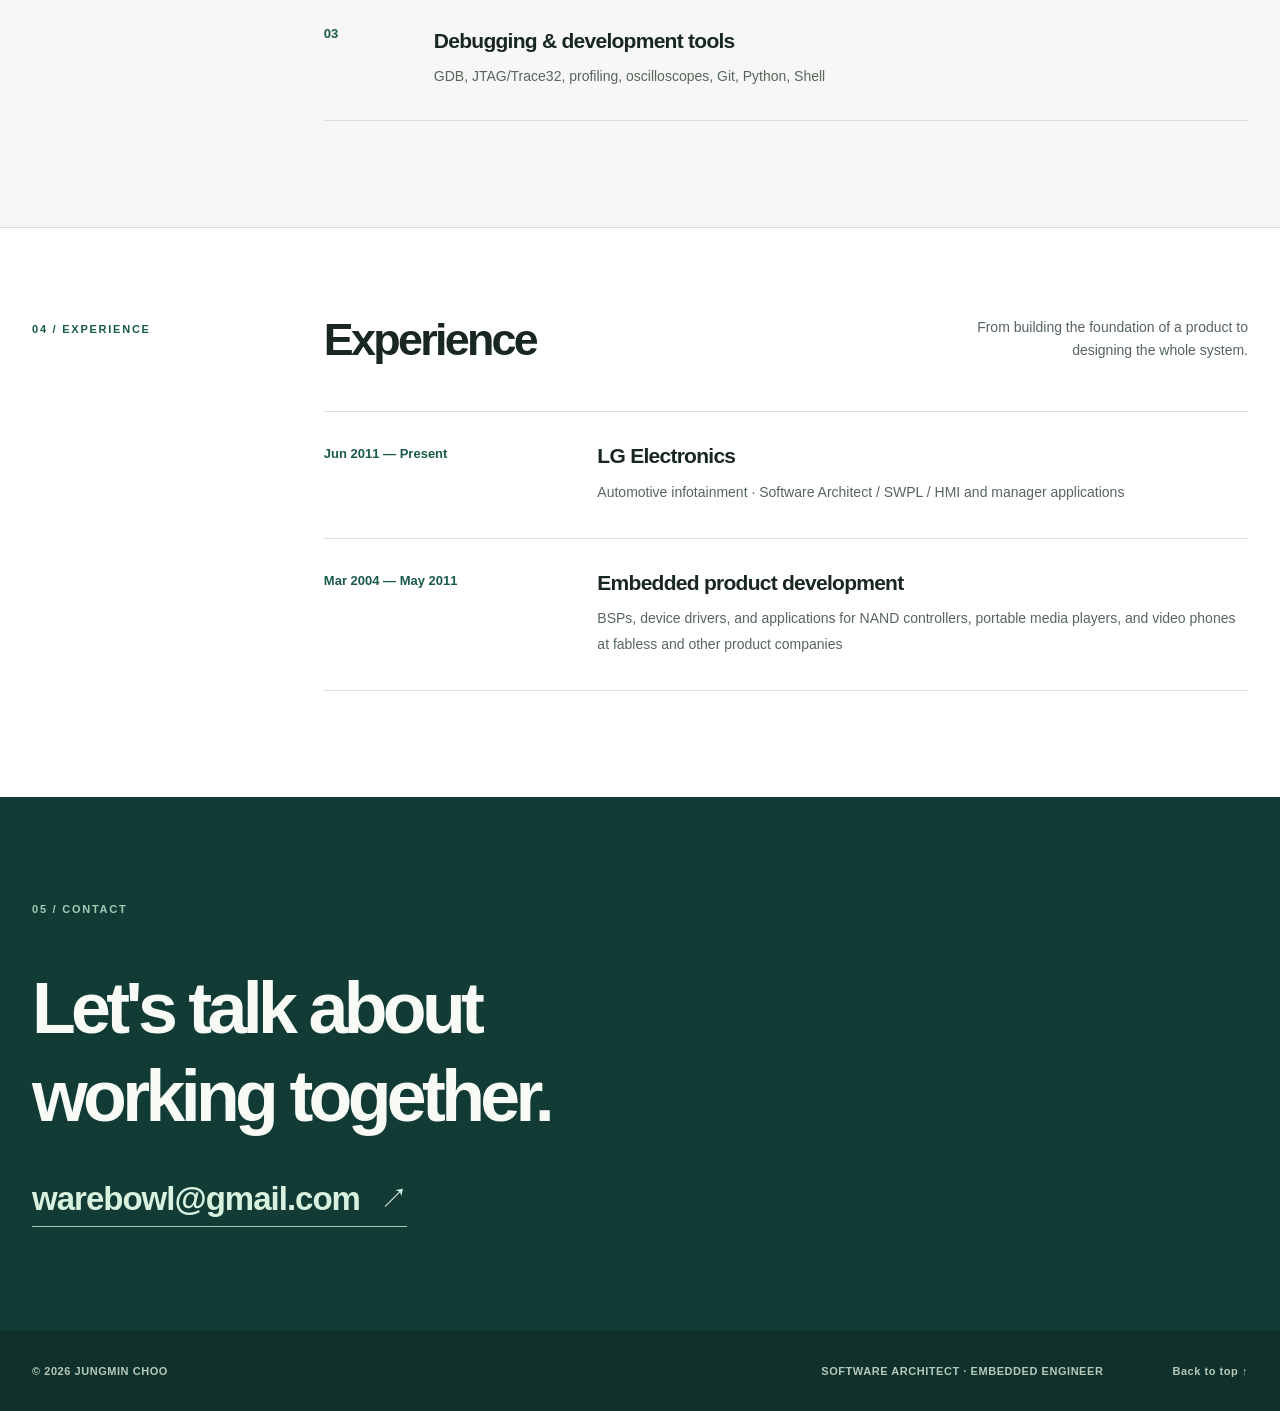
==== commit a5179606: "Name Genesis platform projects clearly" ====
--- a/en/index.html
+++ b/en/index.html
@@ -88,7 +88,7 @@
               <div class="project-meta"><span class="project-index">02</span><span>Started 2015</span></div>
               <div class="project-body">
                 <p class="project-type">SW PROJECT LEAD · SOFTWARE ARCHITECT · LG ELECTRONICS</p>
-                <h3>Fifth generation premium infotainment</h3>
+                <h3>Genesis Premium 5th Generation Platform</h3>
                 <p class="project-summary">Designed the platform architecture and developed manager software that controls front and rear screen and audio transitions. Served as feature owner for HMI applications including Home, Settings, and the status bar. Also contributed to a design that met boot performance targets while the full feature set was running.</p>
                 <ul class="project-tags" aria-label="Related skills"><li>C++</li><li>System Design</li><li>HMI</li></ul>
               </div>
@@ -98,7 +98,7 @@
               <div class="project-meta"><span class="project-index">03</span><span>Started 2011</span></div>
               <div class="project-body">
                 <p class="project-type">MANAGER APPLICATION · LG ELECTRONICS</p>
-                <h3>Premium 2.0 AVN platform</h3>
+                <h3>Genesis Premium 2.0 Platform</h3>
                 <p class="project-summary">Helped stabilize the BSP early in development, then designed and built manager software that controls front and rear screen and audio transitions.</p>
                 <ul class="project-tags" aria-label="Related skills"><li>BSP</li><li>C++</li><li>Manager Application</li></ul>
               </div>
